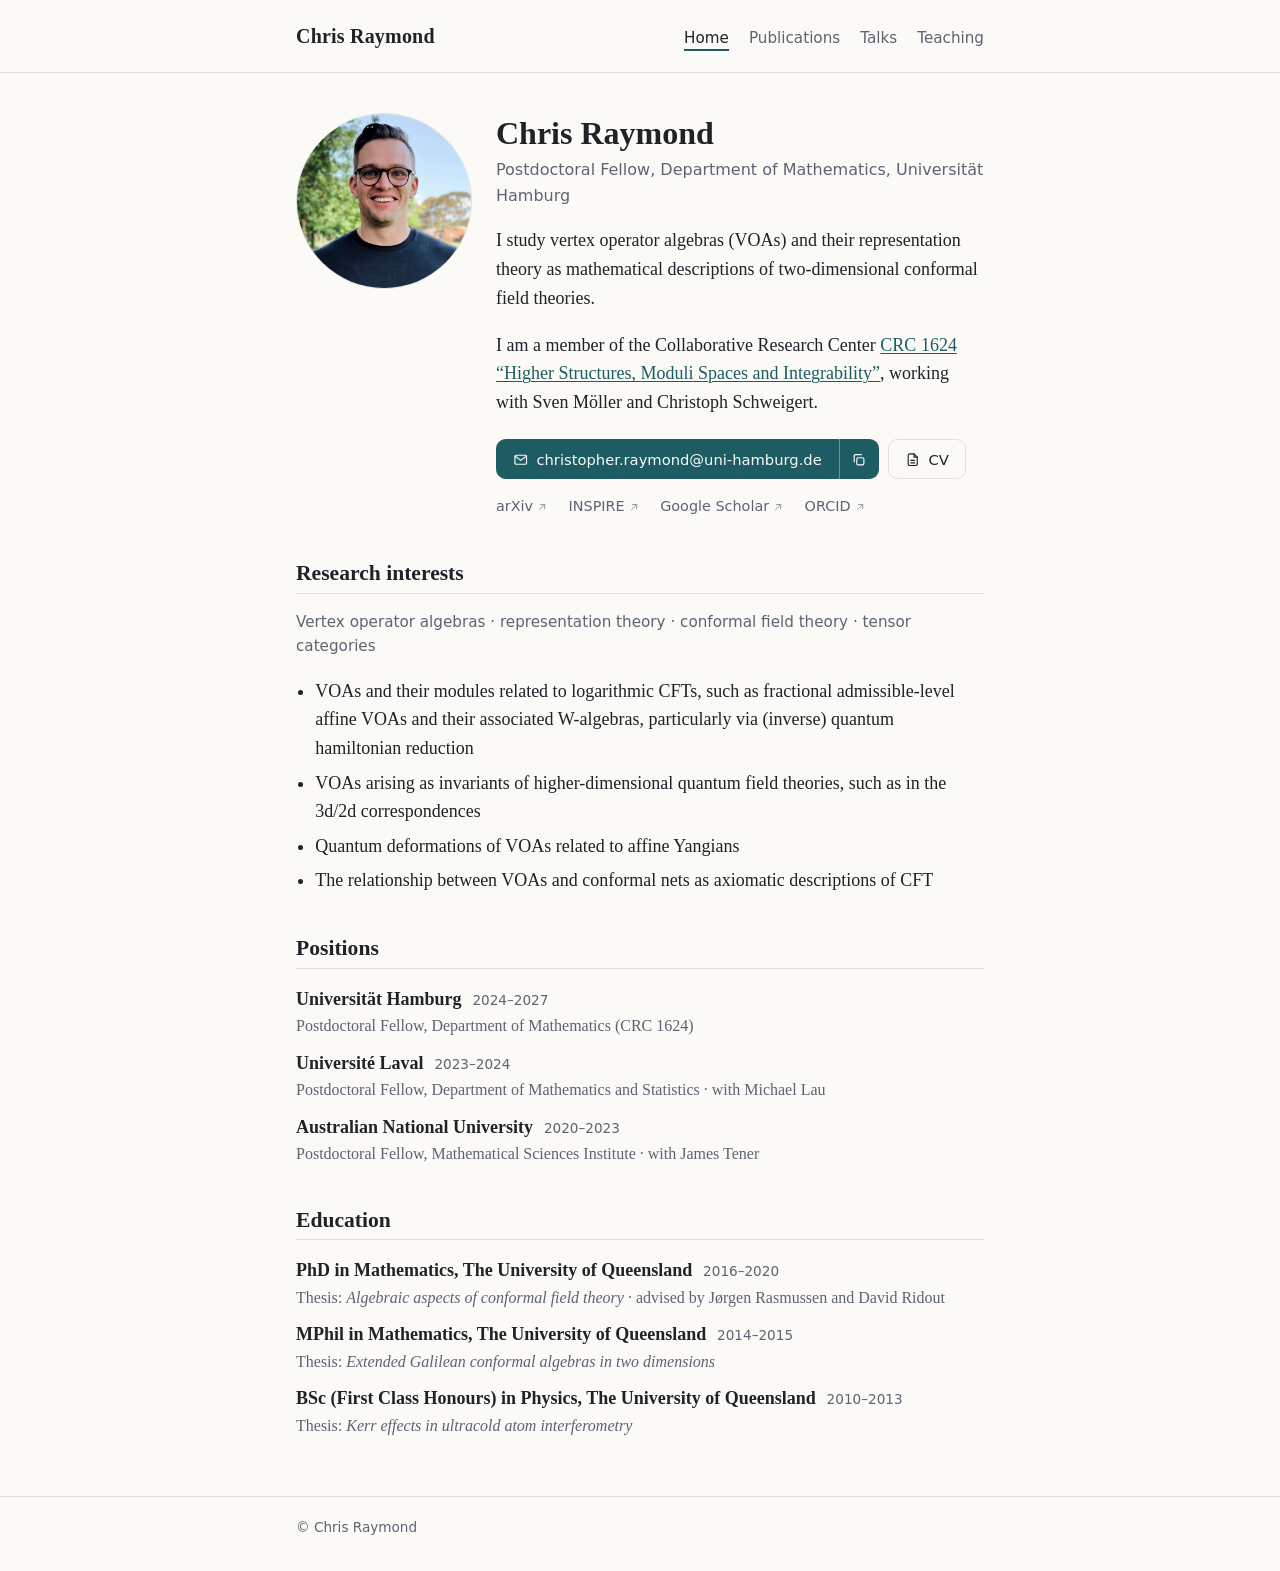
==== index.html @ 1df08e41 "Upload Upload first draft of the new site" ====
<!DOCTYPE html>
<html lang="en">
<head>
  <meta charset="utf-8">
  <meta name="viewport" content="width=device-width, initial-scale=1">
  <title>Chris Raymond</title>
  <meta name="description" content="Chris Raymond — mathematician working on vertex operator algebras, conformal field theory and representation theory. Postdoctoral Fellow at the University of Hamburg.">
  <link rel="stylesheet" href="style.css">
</head>
<body>
  <header class="site-header">
    <div class="wrap">
      <a class="site-name" href="index.html">Chris Raymond</a>
      <nav aria-label="Main">
        <ul>
          <li><a href="index.html" aria-current="page">Home</a></li>
          <li><a href="publications.html">Publications</a></li>
          <li><a href="talks.html">Talks</a></li>
          <li><a href="teaching.html">Teaching</a></li>
        </ul>
      </nav>
    </div>
  </header>

  <main class="wrap">
    <section class="intro" id="intro">
      <img src="images/profile.jpg" alt="Photo of Chris Raymond"
           onload="this.parentElement.classList.add('has-photo')"
           onerror="this.remove()">
      <div>
        <h1>Chris Raymond</h1>
        <p class="position">Postdoctoral Fellow, Department of Mathematics, Universität Hamburg</p>
        <p>I study vertex operator algebras (VOAs) and their representation theory as mathematical descriptions of two-dimensional conformal field theories.</p>
        <p>I am a member of the Collaborative Research Center <a href="https://www.sfb1624.uni-hamburg.de/">CRC 1624 “Higher Structures, Moduli Spaces and Integrability”</a>, working with Sven Möller and Christoph Schweigert.</p>
        <div class="actions">
          <span class="email-group">
            <a class="btn btn-primary" id="email-link" href="#intro">
              <svg class="icon" viewBox="0 0 24 24" aria-hidden="true"><rect x="3" y="5" width="18" height="14" rx="2"/><path d="m3.5 6.5 8.5 6.5 8.5-6.5"/></svg>
              <span id="email-text">christopher dot raymond at uni-hamburg dot de</span>
            </a>
            <button class="btn btn-icon" id="copy-email" type="button" aria-label="Copy email address" title="Copy email address" hidden>
              <svg class="icon icon-copy" viewBox="0 0 24 24" aria-hidden="true"><rect x="9" y="9" width="11" height="11" rx="2"/><path d="M5 15V6a2 2 0 0 1 2-2h9"/></svg>
              <svg class="icon icon-check" viewBox="0 0 24 24" aria-hidden="true"><path d="m5 12.5 4.5 4.5L19 7.5"/></svg>
            </button>
          </span>
          <a class="btn" href="cv.pdf">
            <svg class="icon" viewBox="0 0 24 24" aria-hidden="true"><path d="M14 3H7a2 2 0 0 0-2 2v14a2 2 0 0 0 2 2h10a2 2 0 0 0 2-2V8z"/><path d="M14 3v5h5M9 13h6M9 17h6"/></svg>
            CV
          </a>
        </div>
        <ul class="profile-links" aria-label="Academic profiles">
          <li><a href="https://arxiv.org/a/raymond_c_1.html">arXiv<svg class="icon ext" viewBox="0 0 24 24" aria-hidden="true"><path d="M7 17 17 7M9 7h8v8"/></svg></a></li>
          <li><a href="https://inspirehep.net/authors/1632620">INSPIRE<svg class="icon ext" viewBox="0 0 24 24" aria-hidden="true"><path d="M7 17 17 7M9 7h8v8"/></svg></a></li>
          <li><a href="https://scholar.google.com/citations?user=OaqlsiEAAAAJ&amp;hl=en">Google Scholar<svg class="icon ext" viewBox="0 0 24 24" aria-hidden="true"><path d="M7 17 17 7M9 7h8v8"/></svg></a></li>
          <li><a href="https://orcid.org/0000-0001-5535-0823">ORCID<svg class="icon ext" viewBox="0 0 24 24" aria-hidden="true"><path d="M7 17 17 7M9 7h8v8"/></svg></a></li>
        </ul>
      </div>
    </section>

    <h2>Research interests</h2>
    <p class="keywords">Vertex operator algebras · representation theory · conformal field theory · tensor categories</p>
    <ul class="plain">
      <li>VOAs and their modules related to logarithmic CFTs, such as fractional admissible-level affine VOAs and their associated W-algebras, particularly via (inverse) quantum hamiltonian reduction</li>
      <li>VOAs arising as invariants of higher-dimensional quantum field theories, such as in the 3d/2d correspondences</li>
      <li>Quantum deformations of VOAs related to affine Yangians</li>
      <li>The relationship between VOAs and conformal nets as axiomatic descriptions of CFT</li>
    </ul>

    <h2>Positions</h2>
    <ul class="positions">
      <li>
        <span class="role">Universität Hamburg <span class="years">2024–2027</span></span>
        <span class="detail">Postdoctoral Fellow, Department of Mathematics (CRC 1624)</span>
      </li>
      <li>
        <span class="role">Université Laval <span class="years">2023–2024</span></span>
        <span class="detail">Postdoctoral Fellow, Department of Mathematics and Statistics · with Michael Lau</span>
      </li>
      <li>
        <span class="role">Australian National University <span class="years">2020–2023</span></span>
        <span class="detail">Postdoctoral Fellow, Mathematical Sciences Institute · with James Tener</span>
      </li>
    </ul>

    <h2>Education</h2>
    <ul class="positions">
      <li>
        <span class="role">PhD in Mathematics, The University of Queensland <span class="years">2016–2020</span></span>
        <span class="detail">Thesis: <i>Algebraic aspects of conformal field theory</i> · advised by Jørgen Rasmussen and David Ridout</span>
      </li>
      <li>
        <span class="role">MPhil in Mathematics, The University of Queensland <span class="years">2014–2015</span></span>
        <span class="detail">Thesis: <i>Extended Galilean conformal algebras in two dimensions</i></span>
      </li>
      <li>
        <span class="role">BSc (First Class Honours) in Physics, The University of Queensland <span class="years">2010–2013</span></span>
        <span class="detail">Thesis: <i>Kerr effects in ultracold atom interferometry</i></span>
      </li>
    </ul>

  </main>

  <footer class="site-footer">
    <div class="wrap">© Chris Raymond</div>
  </footer>

  <script>
    // Assemble the email address in the browser to keep it away from simple scrapers.
    (function () {
      var address = "christopher.raymond" + "@" + "uni-hamburg.de";
      var link = document.getElementById("email-link");
      var text = document.getElementById("email-text");
      var copy = document.getElementById("copy-email");
      if (link && text) {
        link.href = "mailto:" + address;
        text.textContent = address;
      }
      if (copy && navigator.clipboard && window.isSecureContext) {
        copy.hidden = false;
        copy.addEventListener("click", function () {
          navigator.clipboard.writeText(address).then(function () {
            copy.classList.add("copied");
            copy.setAttribute("aria-label", "Email address copied");
            copy.title = "Copied";
            setTimeout(function () {
              copy.classList.remove("copied");
              copy.setAttribute("aria-label", "Copy email address");
              copy.title = "Copy email address";
            }, 1800);
          }).catch(function () {});
        });
      }
    })();
  </script>
</body>
</html>
---- style.css ----
/* Chris Raymond — personal academic site */

:root {
  --bg: #fbfaf7;
  --text: #1f2328;
  --muted: #5d6470;
  --rule: #e4e1da;
  --accent: #1d5c63;
  --accent-soft: #e6efef;
  --serif: "Charter", "Bitstream Charter", "Iowan Old Style", "Palatino Linotype", Georgia, serif;
  --sans: system-ui, -apple-system, "Segoe UI", Roboto, "Helvetica Neue", Arial, sans-serif;
}

@media (prefers-color-scheme: dark) {
  :root {
    --bg: #15181c;
    --text: #e6e6e3;
    --muted: #9aa1ab;
    --rule: #2b3037;
    --accent: #7fc2c8;
    --accent-soft: #1f2d30;
  }
}

* { box-sizing: border-box; }

html { -webkit-text-size-adjust: 100%; }

body {
  margin: 0;
  background: var(--bg);
  color: var(--text);
  font-family: var(--serif);
  font-size: 1.125rem;
  line-height: 1.6;
}

a { color: var(--accent); text-decoration-thickness: 1px; text-underline-offset: 2px; }
a:hover { text-decoration-thickness: 2px; }

.wrap {
  max-width: 46rem;
  margin: 0 auto;
  padding: 0 1.5rem;
}

/* Header & navigation */

.site-header {
  border-bottom: 1px solid var(--rule);
  padding: 1.25rem 0;
}

.site-header .wrap {
  display: flex;
  flex-wrap: wrap;
  align-items: baseline;
  justify-content: space-between;
  gap: 0.5rem 1.5rem;
}

.site-name {
  font-size: 1.25rem;
  font-weight: 600;
  color: var(--text);
  text-decoration: none;
  letter-spacing: 0.01em;
}

nav ul {
  list-style: none;
  margin: 0;
  padding: 0;
  display: flex;
  flex-wrap: wrap;
  gap: 0.25rem 1.25rem;
  font-family: var(--sans);
  font-size: 0.95rem;
}

nav a {
  color: var(--muted);
  text-decoration: none;
  padding-bottom: 2px;
  border-bottom: 2px solid transparent;
}

nav a:hover { color: var(--text); }

nav a[aria-current="page"] {
  color: var(--text);
  border-bottom-color: var(--accent);
}

/* Main content */

main.wrap { padding-top: 2.5rem; padding-bottom: 3rem; }

h1, h2, h3 { line-height: 1.25; font-weight: 600; }
h1 { font-size: 2rem; margin: 0 0 1.5rem; }
h2 {
  font-size: 1.35rem;
  margin: 2.5rem 0 1rem;
  padding-bottom: 0.35rem;
  border-bottom: 1px solid var(--rule);
}
h3 {
  font-family: var(--sans);
  font-size: 0.85rem;
  text-transform: uppercase;
  letter-spacing: 0.08em;
  color: var(--muted);
  margin: 1.75rem 0 0.5rem;
}

.lede { color: var(--muted); }

/* Home page intro */

.intro {
  display: grid;
  grid-template-columns: 1fr;
  gap: 1.5rem;
  align-items: start;
}

.intro.has-photo { grid-template-columns: 11rem 1fr; }

.intro img {
  width: 11rem;
  height: 11rem;
  object-fit: cover;
  border-radius: 50%;
  border: 1px solid var(--rule);
}

.intro h1 { margin-bottom: 0.25rem; }

.position {
  font-family: var(--sans);
  font-size: 1rem;
  color: var(--muted);
  margin: 0 0 1rem;
}

@media (max-width: 600px) {
  .intro.has-photo { grid-template-columns: 1fr; }
  .intro img { width: 8rem; height: 8rem; }
}

/* Lists */

ul.plain { padding-left: 1.2rem; }
ul.plain li { margin: 0.35rem 0; }

.positions { list-style: none; padding: 0; margin: 0; }
.positions li {
  display: grid;
  grid-template-columns: 1fr;
  margin: 0.6rem 0;
}
.positions .role { font-weight: 600; }
.positions .detail { color: var(--muted); font-size: 1rem; }

/* Publications */

ol.pubs {
  list-style: none;
  counter-reset: pub;
  padding: 0;
  margin: 0;
}

ol.pubs li {
  counter-increment: pub;
  position: relative;
  padding: 0.9rem 0 0.9rem 2.5rem;
  border-bottom: 1px solid var(--rule);
}

ol.pubs li::before {
  content: "[" counter(pub) "]";
  position: absolute;
  left: 0;
  top: 0.95rem;
  font-family: var(--sans);
  font-size: 0.85rem;
  color: var(--muted);
}

.pub-title { font-weight: 600; display: block; }
.pub-authors { display: block; }
.pub-venue { display: block; color: var(--muted); font-style: italic; }

.links {
  display: inline-flex;
  flex-wrap: wrap;
  gap: 0.4rem;
  margin-top: 0.35rem;
  font-family: var(--sans);
  font-size: 0.8rem;
}

.links a {
  text-decoration: none;
  background: var(--accent-soft);
  padding: 0.1rem 0.55rem;
  border-radius: 999px;
}

.links a:hover { text-decoration: underline; }

/* Talks & teaching */

.entries { list-style: none; padding: 0; margin: 0; }
.entries li { margin: 0 0 0.85rem; }
.entries .title { font-weight: 600; }
.entries .where { display: block; color: var(--muted); font-size: 1rem; }

/* Footer */

.site-footer {
  border-top: 1px solid var(--rule);
  padding: 1.25rem 0 2rem;
  font-family: var(--sans);
  font-size: 0.85rem;
  color: var(--muted);
}

.site-footer a { color: var(--muted); }

/* Profile links, keywords, dated lists */


.keywords {
  font-family: var(--sans);
  font-size: 0.95rem;
  color: var(--muted);
  margin: 0 0 0.5rem;
}

.years {
  font-family: var(--sans);
  font-weight: 400;
  font-size: 0.85rem;
  color: var(--muted);
  margin-left: 0.4rem;
}

ul.dated { list-style: none; padding: 0; margin: 0; }
ul.dated li {
  display: grid;
  grid-template-columns: 6.5rem 1fr;
  gap: 0 1rem;
  margin: 0.45rem 0;
}
ul.dated .year {
  font-family: var(--sans);
  font-size: 0.9rem;
  color: var(--muted);
  padding-top: 0.15rem;
}

@media (max-width: 600px) {
  ul.dated li { grid-template-columns: 1fr; }
}

.note { color: var(--muted); font-size: 1rem; margin-top: 1rem; }

/* Contact buttons and profile links */

.icon {
  width: 1.05em;
  height: 1.05em;
  flex: none;
  fill: none;
  stroke: currentColor;
  stroke-width: 1.8;
  stroke-linecap: round;
  stroke-linejoin: round;
}

.actions {
  display: flex;
  flex-wrap: wrap;
  gap: 0.6rem;
  margin: 1.4rem 0 0;
}

.email-group { display: inline-flex; max-width: 100%; }

.btn {
  display: inline-flex;
  align-items: center;
  gap: 0.5rem;
  min-height: 2.5rem;
  padding: 0.5rem 1rem;
  font-family: var(--sans);
  font-size: 0.92rem;
  line-height: 1.2;
  color: var(--text);
  background: transparent;
  border: 1px solid var(--rule);
  border-radius: 0.6rem;
  text-decoration: none;
  cursor: pointer;
  transition: background-color 0.15s, border-color 0.15s, color 0.15s;
}

.btn:hover { border-color: var(--accent); color: var(--accent); }

.btn-primary {
  background: var(--accent);
  border-color: var(--accent);
  color: var(--bg);
  min-width: 0;
}

.btn-primary span { overflow: hidden; text-overflow: ellipsis; white-space: nowrap; }

.btn-primary:hover { color: var(--bg); filter: brightness(1.1); }

.email-group .btn-primary { border-top-right-radius: 0; border-bottom-right-radius: 0; }

.btn-icon {
  padding: 0.5rem 0.7rem;
  border-color: var(--accent);
  border-left: 1px solid color-mix(in srgb, var(--bg) 35%, var(--accent));
  border-top-left-radius: 0;
  border-bottom-left-radius: 0;
  background: var(--accent);
  color: var(--bg);
}

.btn-icon:hover { color: var(--bg); filter: brightness(1.1); }

.btn-icon .icon-check { display: none; }
.btn-icon.copied .icon-copy { display: none; }
.btn-icon.copied .icon-check { display: block; }

.btn:focus-visible,
.profile-links a:focus-visible {
  outline: 2px solid var(--accent);
  outline-offset: 2px;
}

.profile-links {
  list-style: none;
  display: flex;
  flex-wrap: wrap;
  gap: 0.25rem 1.25rem;
  margin: 1rem 0 0;
  padding: 0;
  font-family: var(--sans);
  font-size: 0.9rem;
}

.profile-links a {
  display: inline-flex;
  align-items: center;
  gap: 0.2rem;
  color: var(--muted);
  text-decoration: none;
  border-bottom: 1px solid transparent;
  padding-bottom: 1px;
}

.profile-links a:hover { color: var(--accent); border-bottom-color: currentColor; }

.profile-links .ext { width: 0.85em; height: 0.85em; opacity: 0.7; }

@media (max-width: 600px) {
  .email-group { width: 100%; }
  .email-group .btn-primary { flex: 1 1 auto; padding-left: 0.8rem; padding-right: 0.8rem; font-size: 0.85rem; }
  .profile-links { gap: 0.25rem 1rem; }
}
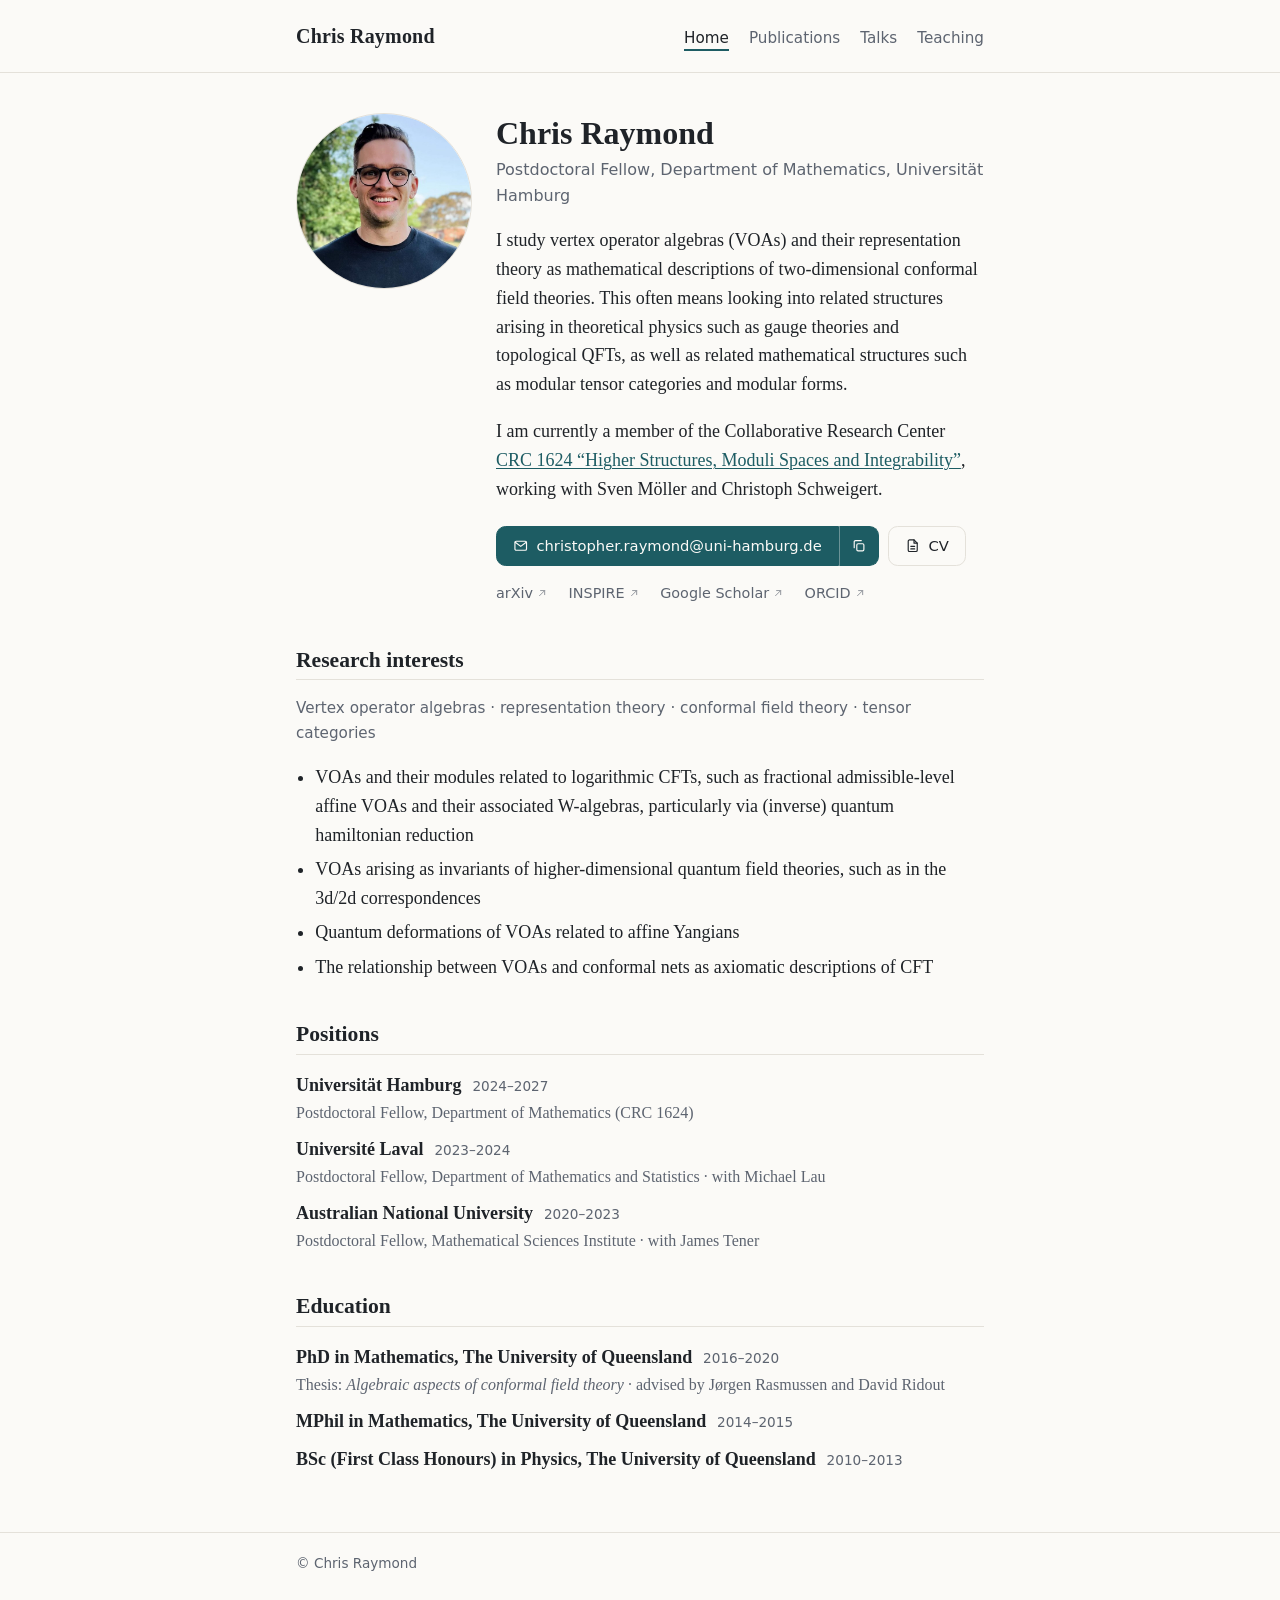
==== commit e578a900: "updates" ====
--- a/index.html
+++ b/index.html
@@ -30,8 +30,8 @@
       <div>
         <h1>Chris Raymond</h1>
         <p class="position">Postdoctoral Fellow, Department of Mathematics, Universität Hamburg</p>
-        <p>I study vertex operator algebras (VOAs) and their representation theory as mathematical descriptions of two-dimensional conformal field theories.</p>
-        <p>I am a member of the Collaborative Research Center <a href="https://www.sfb1624.uni-hamburg.de/">CRC 1624 “Higher Structures, Moduli Spaces and Integrability”</a>, working with Sven Möller and Christoph Schweigert.</p>
+        <p>I study vertex operator algebras (VOAs) and their representation theory as mathematical descriptions of two-dimensional conformal field theories. This often means looking into related structures arising in theoretical physics such as gauge theories and topological QFTs, as well as related mathematical structures such as modular tensor categories and modular forms.</p>
+        <p>I am currently a member of the Collaborative Research Center <a href="https://www.sfb1624.uni-hamburg.de/">CRC 1624 “Higher Structures, Moduli Spaces and Integrability”</a>, working with Sven Möller and Christoph Schweigert.</p>
         <div class="actions">
           <span class="email-group">
             <a class="btn btn-primary" id="email-link" href="#intro">
@@ -90,11 +90,9 @@
       </li>
       <li>
         <span class="role">MPhil in Mathematics, The University of Queensland <span class="years">2014–2015</span></span>
-        <span class="detail">Thesis: <i>Extended Galilean conformal algebras in two dimensions</i></span>
       </li>
       <li>
         <span class="role">BSc (First Class Honours) in Physics, The University of Queensland <span class="years">2010–2013</span></span>
-        <span class="detail">Thesis: <i>Kerr effects in ultracold atom interferometry</i></span>
       </li>
     </ul>
 
